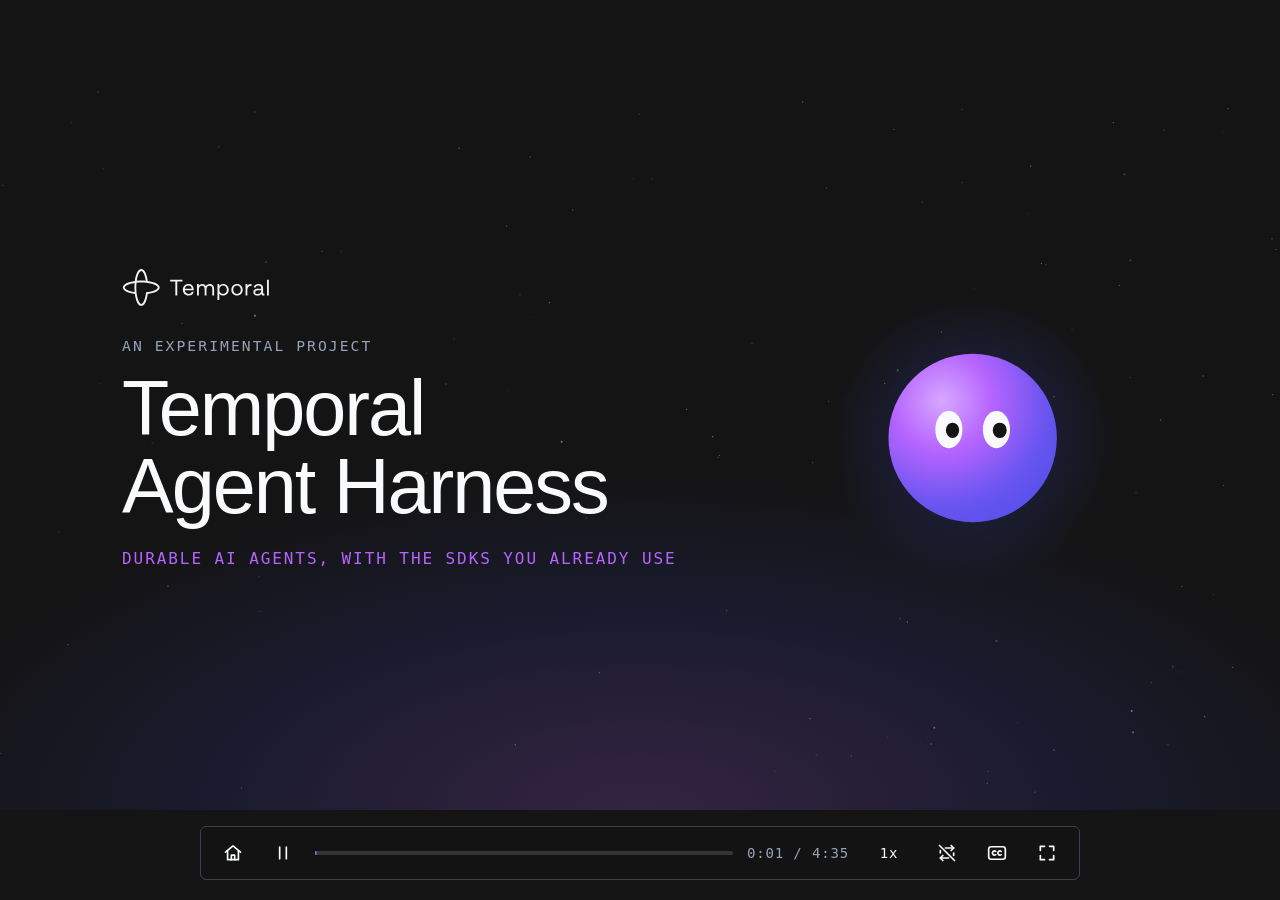
==== src/themes/agent-harness/index.html @ 2a1b4050 "Give every agent-harness scene time to be understood Slow each choreography so every state reads for" ====
<!doctype html>
<html lang="en"><head><meta charset="utf-8">
<title>Temporal Agent Harness</title>
<link rel="stylesheet" href="../../styles.css">
<style>
/* No compositing layer per element: a layer keeps the raster of earlier scales and positions, so a frame would
   depend on the frames its parallel render worker drew before it. */
#stage .abs { will-change: auto; }
</style>
</head>
<body>
<div id="stage">
  <div id="sky"></div><div id="band"></div>
  <div id="hdr"><span class="num">01</span><span class="ttl"></span></div>
  <div id="segs"></div>
  <div id="subw"><div id="sub"></div></div>
</div>
<script>
// deterministic star field
(function(){let s=7;const r=()=>{s=(s*16807)%2147483647;return s/2147483647};const sky=document.getElementById('sky');
for(let i=0;i<110;i++){const e=document.createElement('i');e.style.left=(r()*1920)+'px';e.style.top=(r()*1080)+'px';
e.style.opacity=(0.08+r()*0.35).toFixed(2);if(r()>.85){e.style.width=e.style.height='3px'}sky.appendChild(e);}})();
</script>
<script src="../../engine.js"></script>
<script src="../../shared.js"></script>
<script src="shared.js"></script>
<!-- Scenes play in the order they are listed. -->
<script src="scenes/00-intro.js"></script>
<script src="scenes/01-harness.js"></script>
<script src="scenes/02-crash.js"></script>
<script src="scenes/03-approvals.js"></script>
<script src="scenes/04-event-stream.js"></script>
<script src="scenes/05-typed-agents.js"></script>
<script src="scenes/06-code-mode.js"></script>
<script src="scenes/07-products.js"></script>
<script src="scenes/99-outro.js"></script>
<script src="../../player.js"></script>
<script>
buildAll();
const q=new URLSearchParams(location.search);
if(q.has('t')) renderAt(parseFloat(q.get('t')));
else startPlayer();
</script>
</body></html>
---- src/styles.css ----
/* Fonts: Fontsource woff2 stand-ins for Temporal's Aeonik / Noto Sans Mono (not available here).
   Fetched by scripts/setup.sh. */
@font-face{font-family:'Brand';src:url(fonts/instrument-sans-latin-400-normal.woff2) format('woff2');font-weight:400}
@font-face{font-family:'Brand';src:url(fonts/instrument-sans-latin-700-normal.woff2) format('woff2');font-weight:700}
@font-face{font-family:'Mono';src:url(fonts/jetbrains-mono-latin-400-normal.woff2) format('woff2');font-weight:400}
@font-face{font-family:'Mono';src:url(fonts/jetbrains-mono-latin-700-normal.woff2) format('woff2');font-weight:700}
:root{
  --bg:#141414;--ink:#F8FAFC;--slate:#94A3B8;--line:#3A4150;--uv:#444CE7;--violet:#B664FF;--neon:#DBFF4B;--red:#FF5A5F;
  --surface:#1B1B1F;--r:10px;--rs:6px;
}
*{box-sizing:border-box}
html,body{margin:0;background:var(--bg)}
#stage{
  position:relative;width:1920px;height:1080px;overflow:hidden;background:var(--bg);
  font-family:'Brand',sans-serif;color:var(--ink);
}
#sky{position:absolute;inset:0}
#sky i{position:absolute;width:2px;height:2px;background:#F8FAFC;border-radius:50%}
#band{
  position:absolute;left:-10%;right:-10%;bottom:0;height:520px;
  background:radial-gradient(ellipse at 50% 100%,rgba(182,100,255,.20), rgba(68,76,231,.12) 40%, rgba(20,20,20,0) 70%);
}
.scene{position:absolute;inset:0;display:none}
.abs{position:absolute;left:0;top:0;will-change:transform,opacity}
.layer{position:absolute;left:0;top:0;pointer-events:none}
.mono{font-family:'Mono',monospace}
#hdr{
  position:absolute;left:80px;top:54px;display:flex;align-items:center;gap:14px;opacity:0;
  font-family:'Mono';font-size:22px;letter-spacing:.12em;text-transform:uppercase;color:var(--slate);
}
#hdr .num{color:var(--ink)}
#hdr .num:after{content:' /';color:var(--slate)}
#segs{position:absolute;right:80px;top:64px;display:flex;gap:6px;opacity:0}
#segs i{display:block;width:56px;height:3px;border-radius:2px;background:rgba(248,250,252,.14);overflow:hidden}
#segs b{display:block;height:100%;width:0;background:linear-gradient(90deg,var(--violet),var(--uv))}
#subw{position:absolute;left:0;right:0;bottom:50px;display:flex;justify-content:center;opacity:0}
#sub{
  max-width:1760px;text-align:center;font-size:30px;line-height:1.36;color:var(--ink);background:rgba(0,0,0,.86);
  padding:12px 30px 14px;border-bottom:3px solid var(--uv);border-radius:var(--r);
}
/* LLM orb */
.llm-glow{
  position:absolute;inset:-40%;border-radius:50%;
  background:radial-gradient(circle, rgba(182,100,255,.35) 0%, rgba(68,76,231,.12) 40%, rgba(68,76,231,0) 68%);
}
.llm-body{
  position:absolute;inset:0;border-radius:50%;
  background:radial-gradient(circle at 32% 28%, #D7A8FF 0%, #B664FF 30%, #6A55F0 62%, #444CE7 100%);
}
.llm-eye{position:absolute;top:34%;width:1.6em;height:2.2em;border-radius:50%;background:#F8FAFC;overflow:hidden}
.llm-eye.l{left:28%}.llm-eye.r{right:28%}
.pupil{position:absolute;left:.42em;top:.7em;width:.8em;height:.9em;border-radius:50%;background:#141414}
.llm-dots{
  position:absolute;right:-1.3em;top:-1.4em;display:flex;gap:.3em;background:#F8FAFC;padding:.45em .6em;
  border-radius:var(--rs);opacity:0;
}
.llm-dots i{display:block;width:.55em;height:.55em;background:var(--uv);border-radius:2px}
.llm-q{position:absolute;left:-1.2em;top:-1.6em;font-size:2.6em;font-weight:700;color:var(--neon);opacity:0}
.llm-label,.app-label{
  position:absolute;left:50%;top:calc(100% + 18px);transform:translateX(-50%);white-space:nowrap;
  font-family:'Mono';font-size:22px;letter-spacing:.12em;padding-left:.12em;color:var(--slate);
}
/* app */
.app{width:300px;height:220px}
.app-win{
  position:absolute;inset:0;background:var(--surface);border:1.5px solid #4B5363;border-radius:var(--r);overflow:hidden;
}
.app-bar{height:32px;border-bottom:1.5px solid #4B5363;display:flex;gap:8px;align-items:center;padding-left:14px}
.app-bar i{width:9px;height:9px;background:var(--slate);opacity:.6;border-radius:2px}
.app-lines{padding:24px 22px;display:flex;flex-direction:column;gap:16px}
.app-lines b{display:block;height:10px;background:rgba(248,250,252,.18);border-radius:3px}
.app-gear{position:absolute;right:18px;bottom:14px;opacity:.35}
/* text cards */
.card{
  max-width:640px;background:var(--ink);color:var(--bg);padding:12px 22px 14px;border-left:6px solid var(--violet);
  border-radius:var(--r);
}
.card .who{font-family:'Mono';font-size:16px;letter-spacing:.12em;color:#5B6475;margin-bottom:4px}
.card .txt{font-family:'Mono';font-size:27px;line-height:1.35}
.k-llm{border-left-color:var(--uv)} .k-tool{border-left-color:var(--neon)}
.k-ok{border-left-color:var(--uv)} .k-bad{border-left-color:var(--red)}
.pill{
  white-space:nowrap;padding:9px 18px 9px calc(18px + .1em);background:rgba(248,250,252,.04);border:1.5px solid #4B5363;
  font-family:'Mono';font-size:22px;letter-spacing:.1em;text-transform:uppercase;color:var(--ink);
  border-radius:var(--rs);
}
.pill.big{font-size:30px;padding:12px 26px 12px calc(26px + .1em)}
.pill.uv{border-color:var(--uv);background:rgba(68,76,231,.18)}
.pill.violet{border-color:var(--violet);background:rgba(182,100,255,.14)}
.pill.neon{border-color:var(--neon);color:var(--neon);background:rgba(219,255,75,.08)}
.pill.red{border-color:var(--red);color:var(--red);background:rgba(255,90,95,.1)}
.lbl{
  white-space:nowrap;font-family:'Mono';font-size:20px;letter-spacing:.12em;padding-left:.12em;text-transform:uppercase;
  color:var(--slate);
}
.tile{background:var(--surface);border:1.5px solid var(--line);border-radius:var(--r);text-align:center}
/* Live player (page opened without ?t=): fit-to-window stage and playback controls.
   Every rule targets .live or the #ctl overlay, both created by startPlayer() only, so the frozen
   ?t= frames used by the renderer stay pixel-identical. */
.live,.live body{height:100%;overflow:hidden}
.live #stage{position:absolute;left:50%;top:50%;transform-origin:50% 50%}
.live.idle body{cursor:none}
/* While the controls are shown, lift the subtitle above them (--sub-lift is in stage pixels, set by fit()). */
.live #subw{transition:transform .3s}
.live:not(.idle) #subw{transform:translateY(calc(-1 * var(--sub-lift, 0px)))}
.live.no-subs #subw{visibility:hidden}
#ctl{
  position:fixed;left:50%;bottom:20px;z-index:1;transform:translateX(-50%);width:min(880px,calc(100% - 32px));
  display:flex;align-items:center;gap:14px;padding:8px 14px;background:rgba(20,20,20,.88);border:1px solid var(--line);
  border-radius:var(--rs);color:var(--ink);transition:opacity .3s;
}
.idle #ctl{opacity:0;pointer-events:none}
#ctl button,#ctl a{
  display:flex;align-items:center;justify-content:center;flex:none;width:36px;height:36px;padding:0;border:0;
  background:none;color:var(--ink);border-radius:var(--rs);cursor:pointer;
}
#ctl button[hidden]{display:none}
#ctl button:hover,#ctl a:hover{background:rgba(248,250,252,.08)}
#ctl button:focus-visible,#ctl a:focus-visible{outline:2px solid var(--uv);outline-offset:1px}
#ctl svg{width:20px;height:20px;fill:none;stroke:currentColor;stroke-width:2;stroke-linecap:round;stroke-linejoin:round}
#seek{flex:1;height:28px;display:flex;align-items:center;cursor:pointer;touch-action:none}
#seek i{display:block;width:100%;height:4px;border-radius:2px;background:rgba(248,250,252,.14)}
#seek b{
  position:relative;display:block;height:100%;width:0;border-radius:2px;
  background:linear-gradient(90deg,var(--violet),var(--uv));
}
#seek b:after{
  content:'';position:absolute;right:-6px;top:50%;width:12px;height:12px;margin-top:-6px;border-radius:3px;
  background:var(--ink);opacity:0;transition:opacity .15s;
}
#seek:hover b:after,#seek.drag b:after{opacity:1}
#time{flex:none;font-family:'Mono',monospace;font-size:14px;letter-spacing:.06em;color:var(--slate);white-space:nowrap}
/* Fixed width, wide enough for "0.5x", so the bar does not shift when the speed changes. */
#ctl #speed{width:52px;font-family:'Mono',monospace;font-size:14px;letter-spacing:.06em}
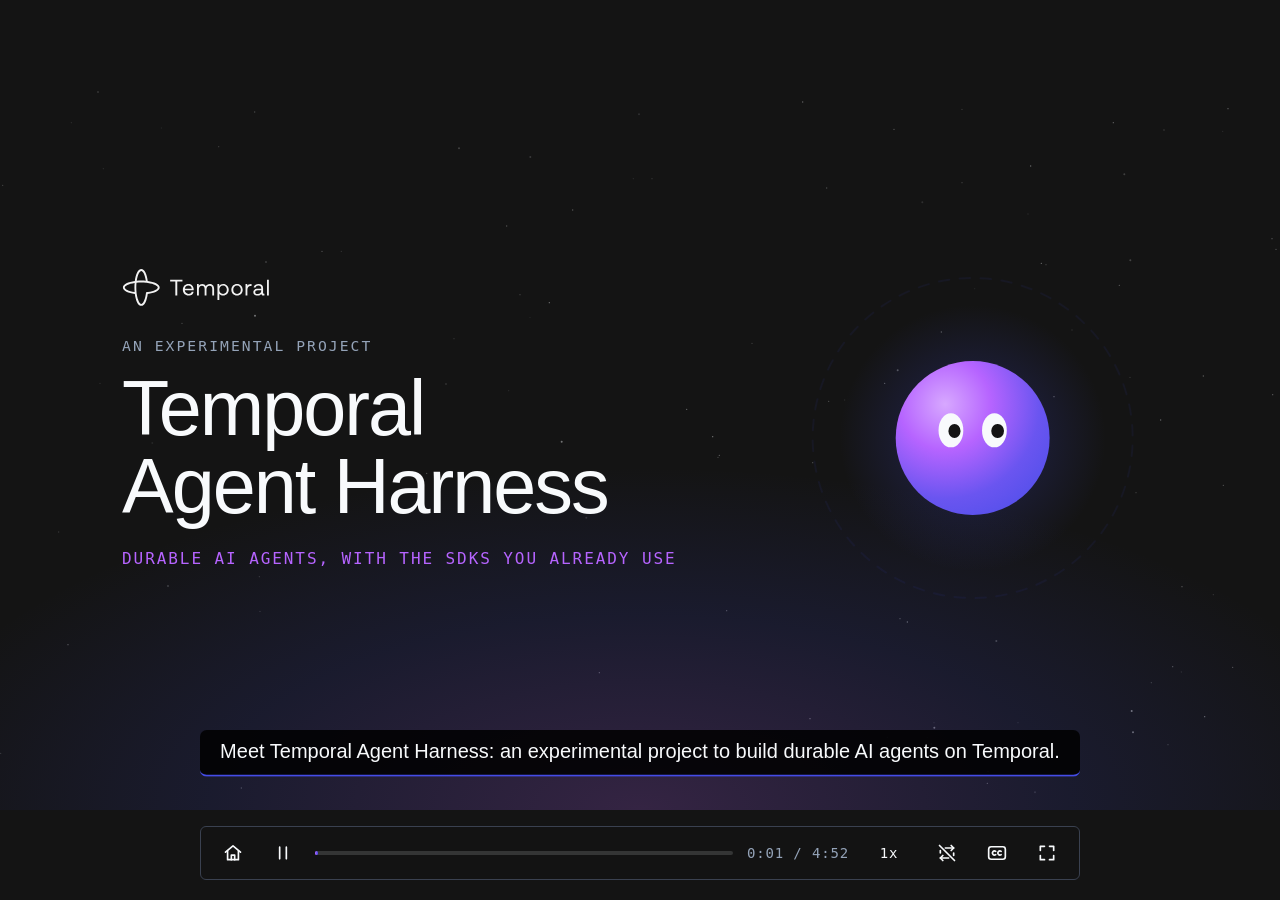
==== commit 790f89b7: "Simplify the shared engine and the theme pages The star field and the page start move into engine.js" ====
--- a/src/themes/agent-harness/index.html
+++ b/src/themes/agent-harness/index.html
@@ -15,12 +15,6 @@
   <div id="segs"></div>
   <div id="subw"><div id="sub"></div></div>
 </div>
-<script>
-// deterministic star field
-(function(){let s=7;const r=()=>{s=(s*16807)%2147483647;return s/2147483647};const sky=document.getElementById('sky');
-for(let i=0;i<110;i++){const e=document.createElement('i');e.style.left=(r()*1920)+'px';e.style.top=(r()*1080)+'px';
-e.style.opacity=(0.08+r()*0.35).toFixed(2);if(r()>.85){e.style.width=e.style.height='3px'}sky.appendChild(e);}})();
-</script>
 <script src="../../engine.js"></script>
 <script src="../../shared.js"></script>
 <script src="shared.js"></script>
@@ -35,10 +29,5 @@
 <script src="scenes/07-products.js"></script>
 <script src="scenes/99-outro.js"></script>
 <script src="../../player.js"></script>
-<script>
-buildAll();
-const q=new URLSearchParams(location.search);
-if(q.has('t')) renderAt(parseFloat(q.get('t')));
-else startPlayer();
-</script>
+<script>boot();</script>
 </body></html>
--- a/src/styles.css
+++ b/src/styles.css
@@ -56,20 +56,10 @@
 }
 .llm-dots i{display:block;width:.55em;height:.55em;background:var(--uv);border-radius:2px}
 .llm-q{position:absolute;left:-1.2em;top:-1.6em;font-size:2.6em;font-weight:700;color:var(--neon);opacity:0}
-.llm-label,.app-label{
+.llm-label{
   position:absolute;left:50%;top:calc(100% + 18px);transform:translateX(-50%);white-space:nowrap;
   font-family:'Mono';font-size:22px;letter-spacing:.12em;padding-left:.12em;color:var(--slate);
 }
-/* app */
-.app{width:300px;height:220px}
-.app-win{
-  position:absolute;inset:0;background:var(--surface);border:1.5px solid #4B5363;border-radius:var(--r);overflow:hidden;
-}
-.app-bar{height:32px;border-bottom:1.5px solid #4B5363;display:flex;gap:8px;align-items:center;padding-left:14px}
-.app-bar i{width:9px;height:9px;background:var(--slate);opacity:.6;border-radius:2px}
-.app-lines{padding:24px 22px;display:flex;flex-direction:column;gap:16px}
-.app-lines b{display:block;height:10px;background:rgba(248,250,252,.18);border-radius:3px}
-.app-gear{position:absolute;right:18px;bottom:14px;opacity:.35}
 /* text cards */
 .card{
   max-width:640px;background:var(--ink);color:var(--bg);padding:12px 22px 14px;border-left:6px solid var(--violet);
@@ -78,7 +68,7 @@
 .card .who{font-family:'Mono';font-size:16px;letter-spacing:.12em;color:#5B6475;margin-bottom:4px}
 .card .txt{font-family:'Mono';font-size:27px;line-height:1.35}
 .k-llm{border-left-color:var(--uv)} .k-tool{border-left-color:var(--neon)}
-.k-ok{border-left-color:var(--uv)} .k-bad{border-left-color:var(--red)}
+.k-bad{border-left-color:var(--red)}
 .pill{
   white-space:nowrap;padding:9px 18px 9px calc(18px + .1em);background:rgba(248,250,252,.04);border:1.5px solid #4B5363;
   font-family:'Mono';font-size:22px;letter-spacing:.1em;text-transform:uppercase;color:var(--ink);
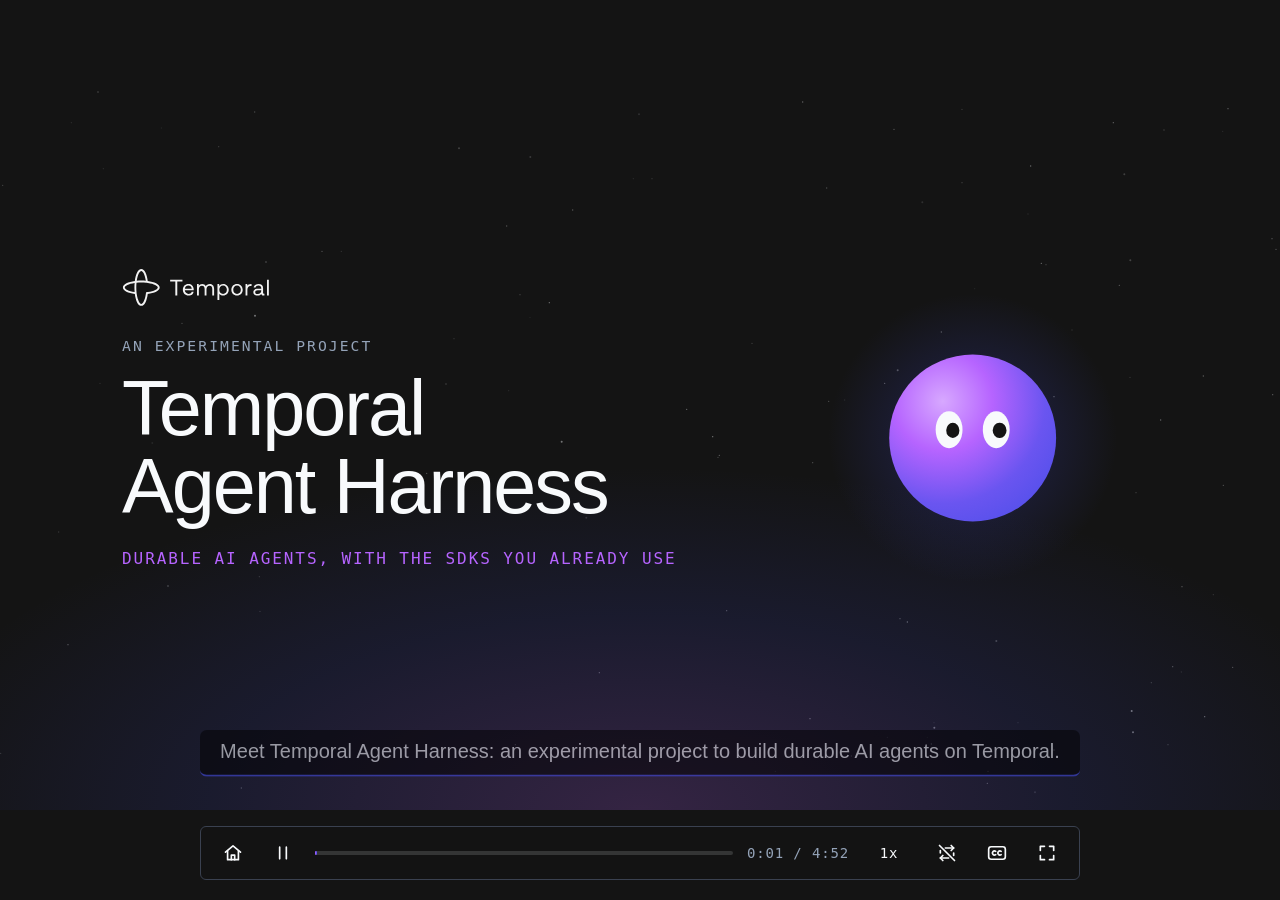
==== commit 0d8c0c83: "Drop the per-element layers and the workarounds built on them .abs no longer sets will-change: a com" ====
--- a/src/themes/agent-harness/index.html
+++ b/src/themes/agent-harness/index.html
@@ -2,11 +2,6 @@
 <html lang="en"><head><meta charset="utf-8">
 <title>Temporal Agent Harness</title>
 <link rel="stylesheet" href="../../styles.css">
-<style>
-/* No compositing layer per element: a layer keeps the raster of earlier scales and positions, so a frame would
-   depend on the frames its parallel render worker drew before it. */
-#stage .abs { will-change: auto; }
-</style>
 </head>
 <body>
 <div id="stage">
--- a/src/styles.css
+++ b/src/styles.css
@@ -7,6 +7,8 @@
 :root{
   --bg:#141414;--ink:#F8FAFC;--slate:#94A3B8;--line:#3A4150;--uv:#444CE7;--violet:#B664FF;--neon:#DBFF4B;--red:#FF5A5F;
   --surface:#1B1B1F;--r:10px;--rs:6px;
+  /* the .pill tints composited over --bg: solid fills for what sits on a line, which must not show through */
+  --uv-solid:#1D1E3A;--violet-solid:#2B1F35;--red-solid:#2B1B1C;--neon-solid:#242718;
 }
 *{box-sizing:border-box}
 html,body{margin:0;background:var(--bg)}
@@ -21,7 +23,7 @@
   background:radial-gradient(ellipse at 50% 100%,rgba(182,100,255,.20), rgba(68,76,231,.12) 40%, rgba(20,20,20,0) 70%);
 }
 .scene{position:absolute;inset:0;display:none}
-.abs{position:absolute;left:0;top:0;will-change:transform,opacity}
+.abs{position:absolute;left:0;top:0}
 .layer{position:absolute;left:0;top:0;pointer-events:none}
 .mono{font-family:'Mono',monospace}
 #hdr{
@@ -69,21 +71,30 @@
 .card .txt{font-family:'Mono';font-size:27px;line-height:1.35}
 .k-llm{border-left-color:var(--uv)} .k-tool{border-left-color:var(--neon)}
 .k-bad{border-left-color:var(--red)}
+/* px line heights keep pill heights font-independent and even (borders snap to 1 px): 30 + 18 + 2 = 50 px,
+   big 40 + 24 + 2 = 66 px, so a pill centered on a whole pixel rests on whole pixels */
 .pill{
-  white-space:nowrap;padding:9px 18px 9px calc(18px + .1em);background:rgba(248,250,252,.04);border:1.5px solid #4B5363;
+  white-space:nowrap;line-height:30px;padding:9px 18px 9px calc(18px + .1em);background:rgba(248,250,252,.04);
+  border:1.5px solid #4B5363;
   font-family:'Mono';font-size:22px;letter-spacing:.1em;text-transform:uppercase;color:var(--ink);
   border-radius:var(--rs);
 }
-.pill.big{font-size:30px;padding:12px 26px 12px calc(26px + .1em)}
+.pill.big{font-size:30px;line-height:40px;padding:12px 26px 12px calc(26px + .1em)}
 .pill.uv{border-color:var(--uv);background:rgba(68,76,231,.18)}
 .pill.violet{border-color:var(--violet);background:rgba(182,100,255,.14)}
 .pill.neon{border-color:var(--neon);color:var(--neon);background:rgba(219,255,75,.08)}
 .pill.red{border-color:var(--red);color:var(--red);background:rgba(255,90,95,.1)}
+.pill.uv.solid{background:var(--uv-solid)}
+.pill.violet.solid{background:var(--violet-solid)}
+.pill.red.solid{background:var(--red-solid)}
+.pill.neon.solid{background:var(--neon-solid)}
 .lbl{
   white-space:nowrap;font-family:'Mono';font-size:20px;letter-spacing:.12em;padding-left:.12em;text-transform:uppercase;
   color:var(--slate);
 }
 .tile{background:var(--surface);border:1.5px solid var(--line);border-radius:var(--r);text-align:center}
+/* white card on the dark stage (Event History, code, console) */
+.paper{background:var(--ink);color:var(--bg);border-radius:var(--r)}
 /* Live player (page opened without ?t=): fit-to-window stage and playback controls.
    Every rule targets .live or the #ctl overlay, both created by startPlayer() only, so the frozen
    ?t= frames used by the renderer stay pixel-identical. */
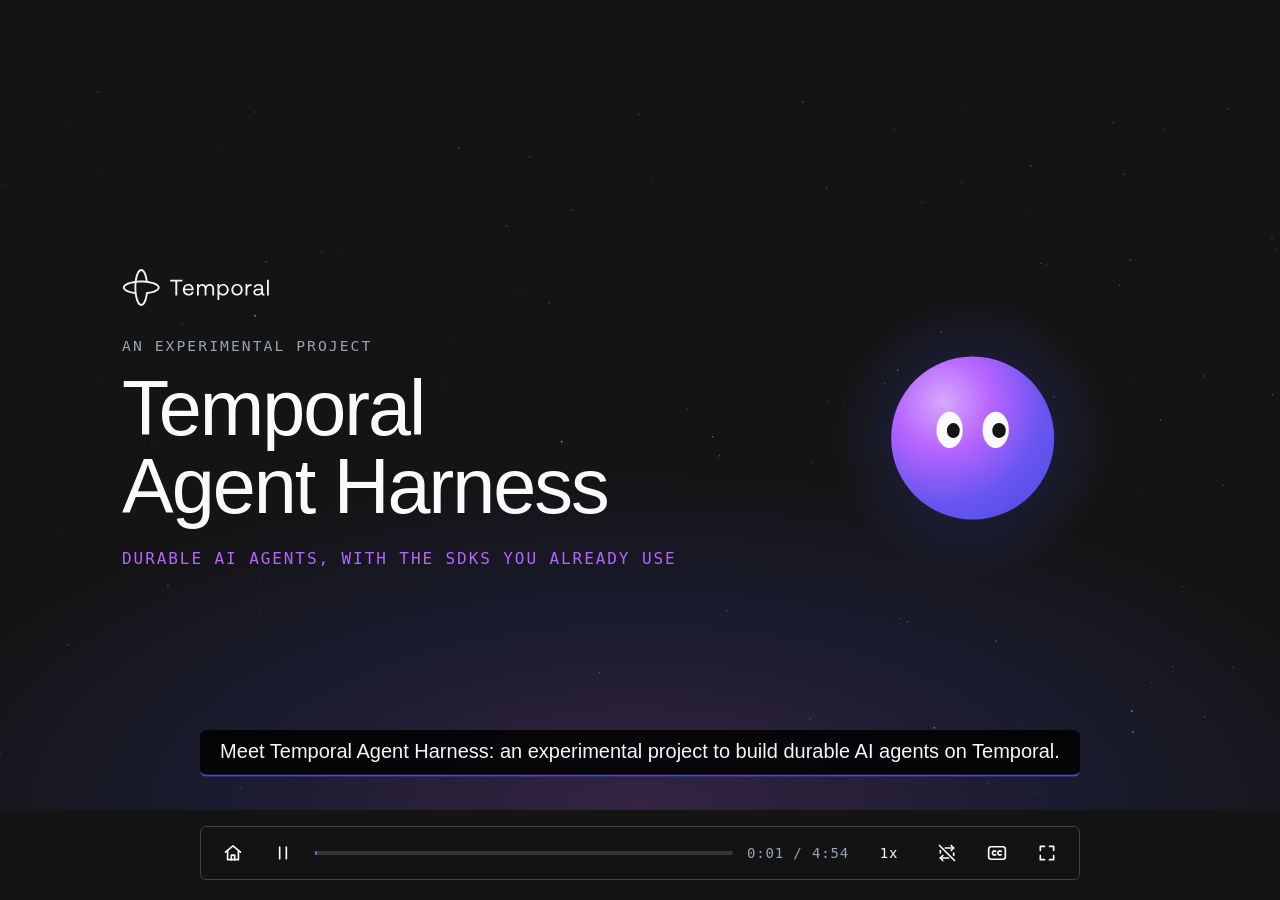
==== commit e173bb40: "Add social link previews to the HTML pages Each built page carries Open Graph and X card tags and a " ====
--- a/src/themes/agent-harness/index.html
+++ b/src/themes/agent-harness/index.html
@@ -1,6 +1,8 @@
 <!doctype html>
 <html lang="en"><head><meta charset="utf-8">
 <title>Temporal Agent Harness</title>
+<meta name="description" content="Run AI agents as durable Temporal Workflows, built with the AI SDKs you
+  already use.">
 <link rel="stylesheet" href="../../styles.css">
 </head>
 <body>
--- a/src/styles.css
+++ b/src/styles.css
@@ -1,9 +1,18 @@
-/* Fonts: Fontsource woff2 stand-ins for Temporal's Aeonik / Noto Sans Mono (not available here).
-   Fetched by scripts/setup.sh. */
+/* Fonts: Fontsource woff2 files fetched by scripts/setup.sh. Mono is Temporal's brand Noto Sans Mono;
+   Brand is Instrument Sans, a stand-in for the proprietary Aeonik.
+   The Mono overrides give a 1.32 em content box (1.02 em above the baseline, .30 below) instead of Noto's
+   1.069 + .293: caps sit centered in it, and line-height:normal boxes keep the heights the layout is built on,
+   whose centers land on whole pixels. */
 @font-face{font-family:'Brand';src:url(fonts/instrument-sans-latin-400-normal.woff2) format('woff2');font-weight:400}
 @font-face{font-family:'Brand';src:url(fonts/instrument-sans-latin-700-normal.woff2) format('woff2');font-weight:700}
-@font-face{font-family:'Mono';src:url(fonts/jetbrains-mono-latin-400-normal.woff2) format('woff2');font-weight:400}
-@font-face{font-family:'Mono';src:url(fonts/jetbrains-mono-latin-700-normal.woff2) format('woff2');font-weight:700}
+@font-face{
+  font-family:'Mono';src:url(fonts/noto-sans-mono-latin-400-normal.woff2) format('woff2');font-weight:400;
+  ascent-override:102%;descent-override:30%;line-gap-override:0%;
+}
+@font-face{
+  font-family:'Mono';src:url(fonts/noto-sans-mono-latin-700-normal.woff2) format('woff2');font-weight:700;
+  ascent-override:102%;descent-override:30%;line-gap-override:0%;
+}
 :root{
   --bg:#141414;--ink:#F8FAFC;--slate:#94A3B8;--line:#3A4150;--uv:#444CE7;--violet:#B664FF;--neon:#DBFF4B;--red:#FF5A5F;
   --surface:#1B1B1F;--r:10px;--rs:6px;
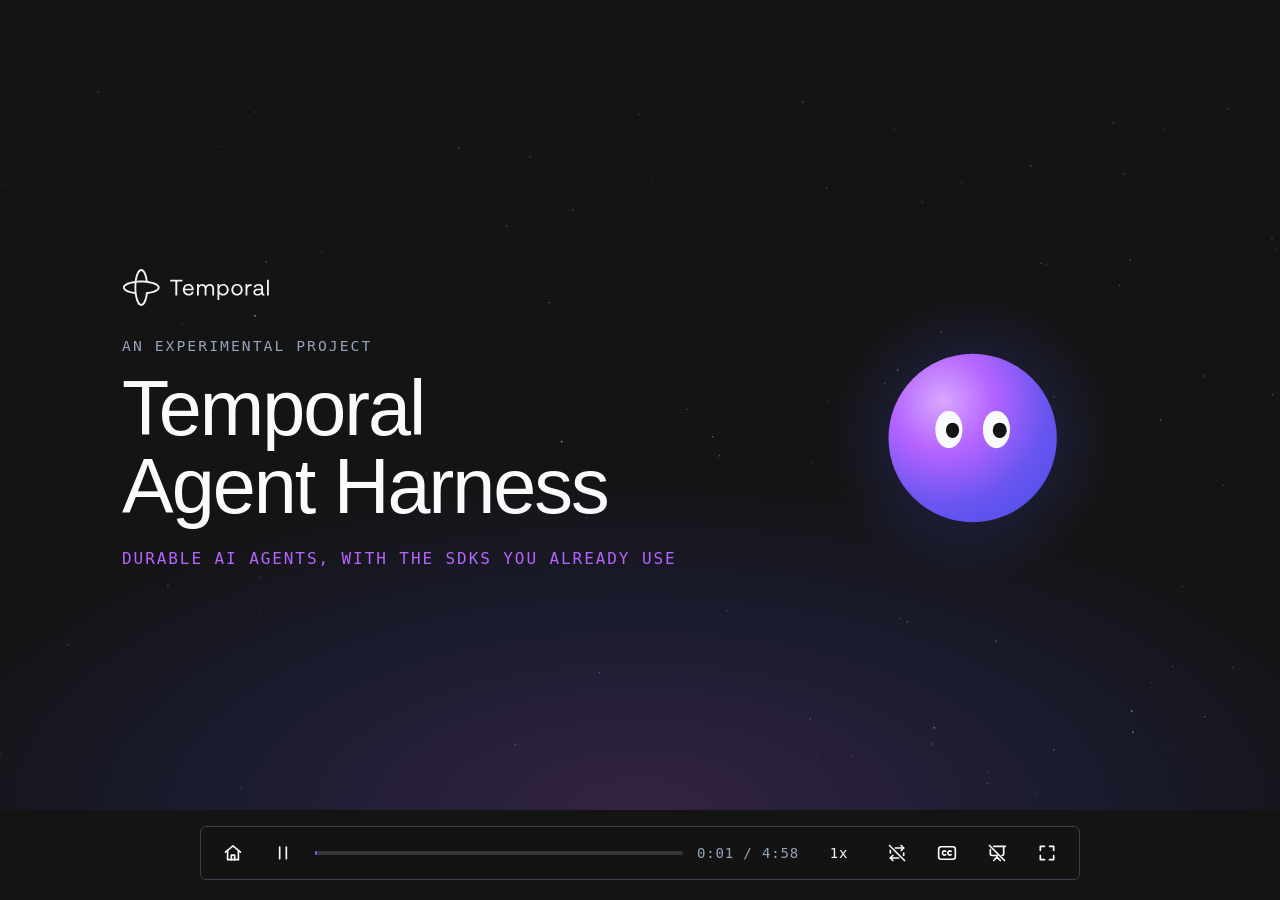
==== commit f4c18ded: "Split the agent-harness recap into its own chapter Chapter 7 is titled "Callback tools, typed sessio" ====
--- a/src/themes/agent-harness/index.html
+++ b/src/themes/agent-harness/index.html
@@ -24,6 +24,7 @@
 <script src="scenes/05-typed-agents.js"></script>
 <script src="scenes/06-code-mode.js"></script>
 <script src="scenes/07-products.js"></script>
+<script src="scenes/08-recap.js"></script>
 <script src="scenes/99-outro.js"></script>
 <script src="../../player.js"></script>
 <script>boot();</script>
--- a/src/styles.css
+++ b/src/styles.css
@@ -105,7 +105,7 @@
 /* white card on the dark stage (Event History, code, console) */
 .paper{background:var(--ink);color:var(--bg);border-radius:var(--r)}
 /* Live player (page opened without ?t=): fit-to-window stage and playback controls.
-   Every rule targets .live or the #ctl overlay, both created by startPlayer() only, so the frozen
+   Every rule targets .live or the #ctl and #hold overlays, all created by startPlayer() only, so the frozen
    ?t= frames used by the renderer stay pixel-identical. */
 .live,.live body{height:100%;overflow:hidden}
 .live #stage{position:absolute;left:50%;top:50%;transform-origin:50% 50%}
@@ -127,6 +127,20 @@
 #ctl button[hidden]{display:none}
 #ctl button:hover,#ctl a:hover{background:rgba(248,250,252,.08)}
 #ctl button:focus-visible,#ctl a:focus-visible{outline:2px solid var(--uv);outline-offset:1px}
+/* Tooltips: each control's name and shortcut (data-tip, set by setLabel()), 8 px above the bar, after a delay
+   so they do not flash while the pointer crosses the bar. The end controls align to their outer edge to stay
+   inside the window: home first, fullscreen last, or presenter mode when fullscreen is hidden. */
+#ctl [data-tip]{position:relative}
+#ctl [data-tip]::after{
+  content:attr(data-tip);position:absolute;bottom:calc(100% + 17px);left:50%;transform:translateX(-50%);
+  padding:5px 9px;background:var(--surface);border:1px solid var(--line);border-radius:var(--rs);
+  font-family:'Mono',monospace;font-size:13px;line-height:1.4;letter-spacing:.04em;color:var(--ink);
+  white-space:nowrap;pointer-events:none;opacity:0;transition:opacity .15s;
+}
+@media (hover:hover){#ctl [data-tip]:hover::after{opacity:1;transition-delay:.3s}}
+#ctl [data-tip]:focus-visible::after{opacity:1;transition-delay:.3s}
+#ctl>[data-tip]:first-child::after{left:0;transform:none}
+#ctl>[data-tip]:last-child::after,#ctl>[data-tip]:has(+[hidden]:last-child)::after{left:auto;right:0;transform:none}
 #ctl svg{width:20px;height:20px;fill:none;stroke:currentColor;stroke-width:2;stroke-linecap:round;stroke-linejoin:round}
 #seek{flex:1;height:28px;display:flex;align-items:center;cursor:pointer;touch-action:none}
 #seek i{display:block;width:100%;height:4px;border-radius:2px;background:rgba(248,250,252,.14)}
@@ -142,3 +156,20 @@
 #time{flex:none;font-family:'Mono',monospace;font-size:14px;letter-spacing:.06em;color:var(--slate);white-space:nowrap}
 /* Fixed width, wide enough for "0.5x", so the bar does not shift when the speed changes. */
 #ctl #speed{width:52px;font-family:'Mono',monospace;font-size:14px;letter-spacing:.06em}
+/* Hold mark: a muted pause glyph that fades in while held at a presenter stop (.held) and breathes slowly,
+   clear for the presenter, faint for the audience. It sits in the top-right corner, away from the controls,
+   and stays whether they show or hide. The breathing pauses rather than stops outside a hold, so the
+   fade-out starts from the current opacity instead of jumping. */
+#hold{
+  position:fixed;top:24px;right:24px;z-index:1;display:flex;gap:4px;pointer-events:none;opacity:0;
+  transition:opacity .4s;
+}
+.held #hold{opacity:.7}
+#hold i{
+  display:block;width:4px;height:12px;border-radius:2px;background:var(--slate);
+  animation:hold-breathe 1.4s ease-in-out infinite alternate paused;
+}
+.held #hold i{animation-play-state:running}
+@keyframes hold-breathe{to{opacity:.55}}
+/* No breathing: a steady opacity close to its average. */
+@media (prefers-reduced-motion:reduce){#hold i{animation:none}.held #hold{opacity:.55}}
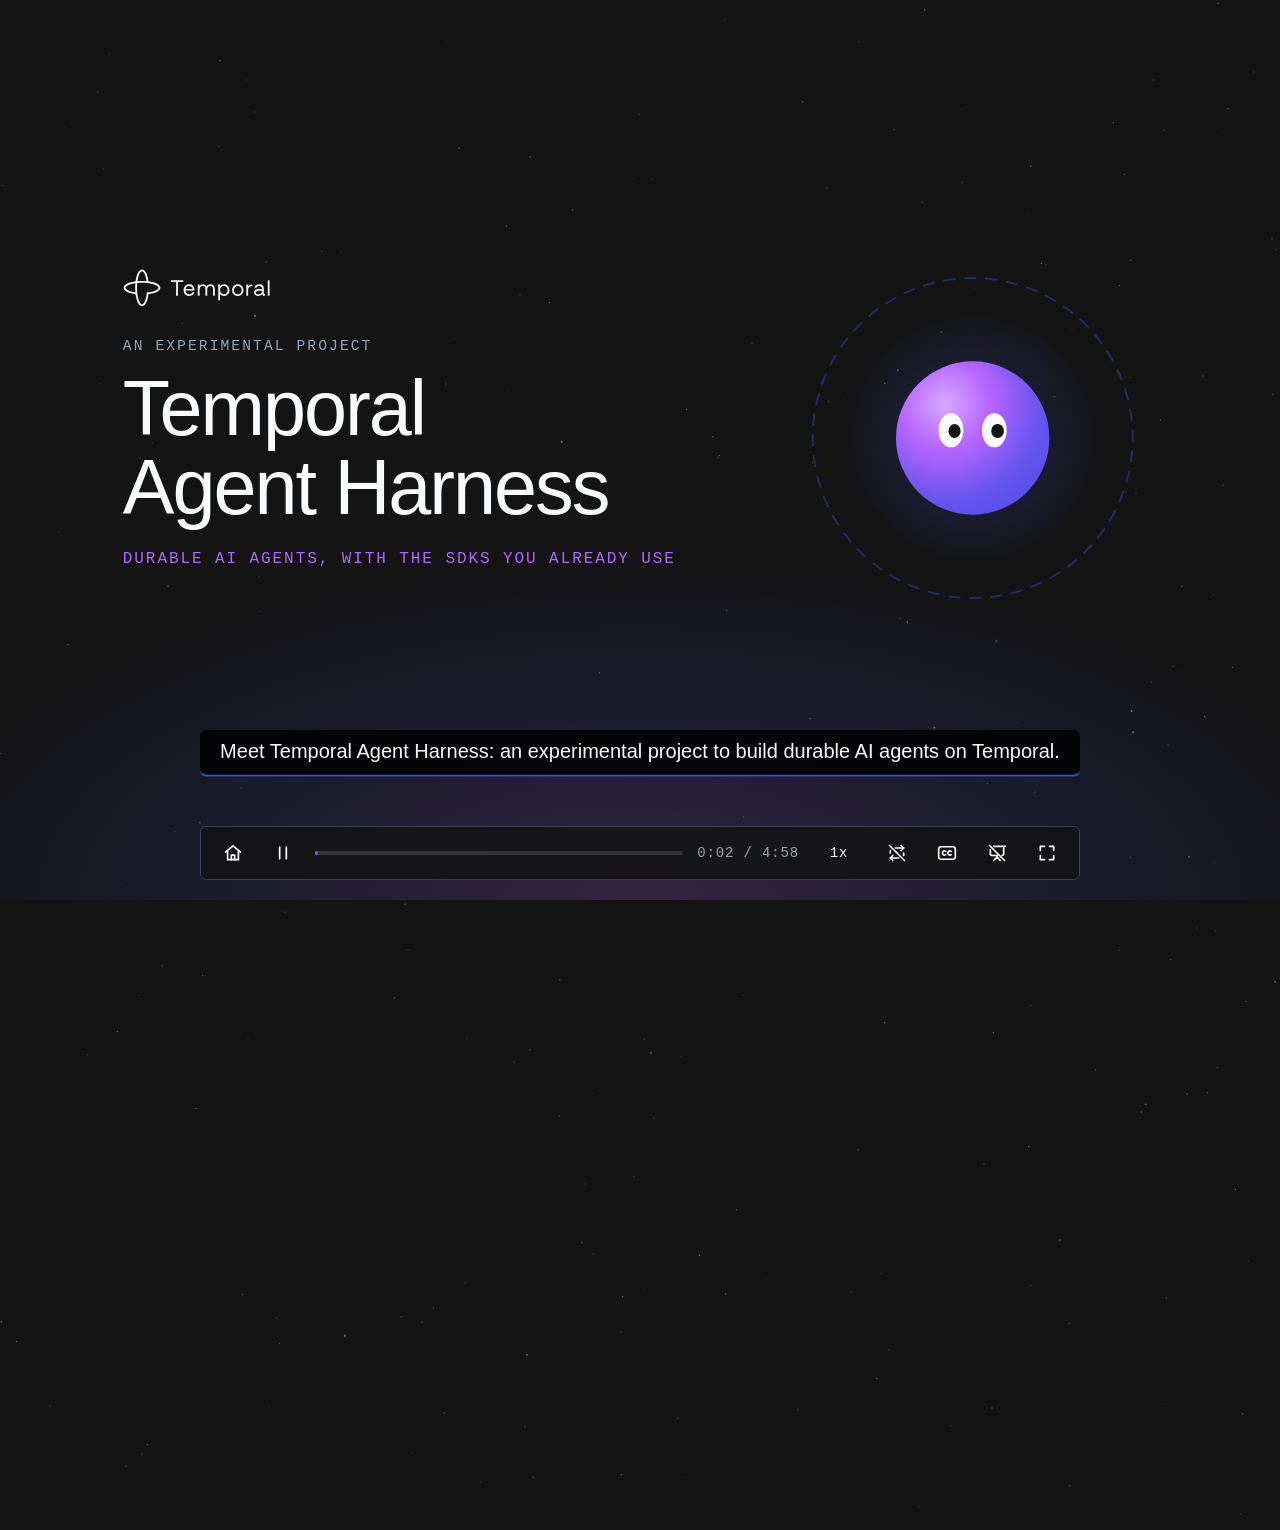
==== commit 7d6a0c97: "Show the Temporal symbol in the bottom-left corner of chapter scenes The official light symbol (view" ====
--- a/src/themes/agent-harness/index.html
+++ b/src/themes/agent-harness/index.html
@@ -10,6 +10,7 @@
   <div id="sky"></div><div id="band"></div>
   <div id="hdr"><span class="num">01</span><span class="ttl"></span></div>
   <div id="segs"></div>
+  <div id="mark"></div>
   <div id="subw"><div id="sub"></div></div>
 </div>
 <script src="../../engine.js"></script>
--- a/src/styles.css
+++ b/src/styles.css
@@ -44,6 +44,13 @@
 #segs{position:absolute;right:80px;top:64px;display:flex;gap:6px;opacity:0}
 #segs i{display:block;width:56px;height:3px;border-radius:2px;background:rgba(248,250,252,.14);overflow:hidden}
 #segs b{display:block;height:100%;width:0;background:linear-gradient(90deg,var(--violet),var(--uv))}
+/* official Temporal symbol: shown on chapter scenes and hidden on the intro and outro; it fades in with the first
+   chapter scene and out with the last one (renderAt()), and stays fully visible across chapter scene changes;
+   aligned with the header, centered on the subtitle box */
+#mark{
+  position:absolute;left:80px;bottom:69px;width:32px;height:32px;opacity:0;
+  background:url(assets/temporal-symbol-light-cropped.svg) center/contain no-repeat;
+}
 #subw{position:absolute;left:0;right:0;bottom:50px;display:flex;justify-content:center;opacity:0}
 #sub{
   max-width:1760px;text-align:center;font-size:30px;line-height:1.36;color:var(--ink);background:rgba(0,0,0,.86);
@@ -105,14 +112,21 @@
 /* white card on the dark stage (Event History, code, console) */
 .paper{background:var(--ink);color:var(--bg);border-radius:var(--r)}
 /* Live player (page opened without ?t=): fit-to-window stage and playback controls.
-   Every rule targets .live or the #ctl and #hold overlays, all created by startPlayer() only, so the frozen
-   ?t= frames used by the renderer stay pixel-identical. */
+   Every rule targets .live or the #backdrop, #ctl and #hold elements, all created by startPlayer() only, so the
+   frozen ?t= frames used by the renderer stay pixel-identical. */
 .live,.live body{height:100%;overflow:hidden}
-.live #stage{position:absolute;left:50%;top:50%;transform-origin:50% 50%}
+.live #stage{position:absolute;left:50%;top:50%;transform-origin:50% 50%;background:none}
+/* The backdrop holds the stage's #sky and #band under the transparent stage, with the stage's size, position and
+   scale (set by fit()) but no clipping, so the background fills the whole window whatever its shape. */
+#backdrop{position:absolute;left:50%;top:50%;width:1920px;height:1080px;transform-origin:50% 50%;pointer-events:none}
+#backdrop .sky-tile{position:absolute;width:1920px;height:1080px}
+/* The glow sits on the window bottom: --bleed-y is the letterbox height below the stage, in stage px. */
+.live #band{bottom:calc(-1 * var(--bleed-y, 0px))}
 .live.idle body{cursor:none}
-/* While the controls are shown, lift the subtitle above them (--sub-lift is in stage pixels, set by fit()). */
-.live #subw{transition:transform .3s}
-.live:not(.idle) #subw{transform:translateY(calc(-1 * var(--sub-lift, 0px)))}
+/* While the controls are shown, lift the subtitle above them (--sub-lift is in stage pixels, set by fit()),
+   and the Temporal symbol with it, so it stays centered on the subtitle box. */
+.live #subw,.live #mark{transition:transform .3s}
+.live:not(.idle) #subw,.live:not(.idle) #mark{transform:translateY(calc(-1 * var(--sub-lift, 0px)))}
 .live.no-subs #subw{visibility:hidden}
 #ctl{
   position:fixed;left:50%;bottom:20px;z-index:1;transform:translateX(-50%);width:min(880px,calc(100% - 32px));
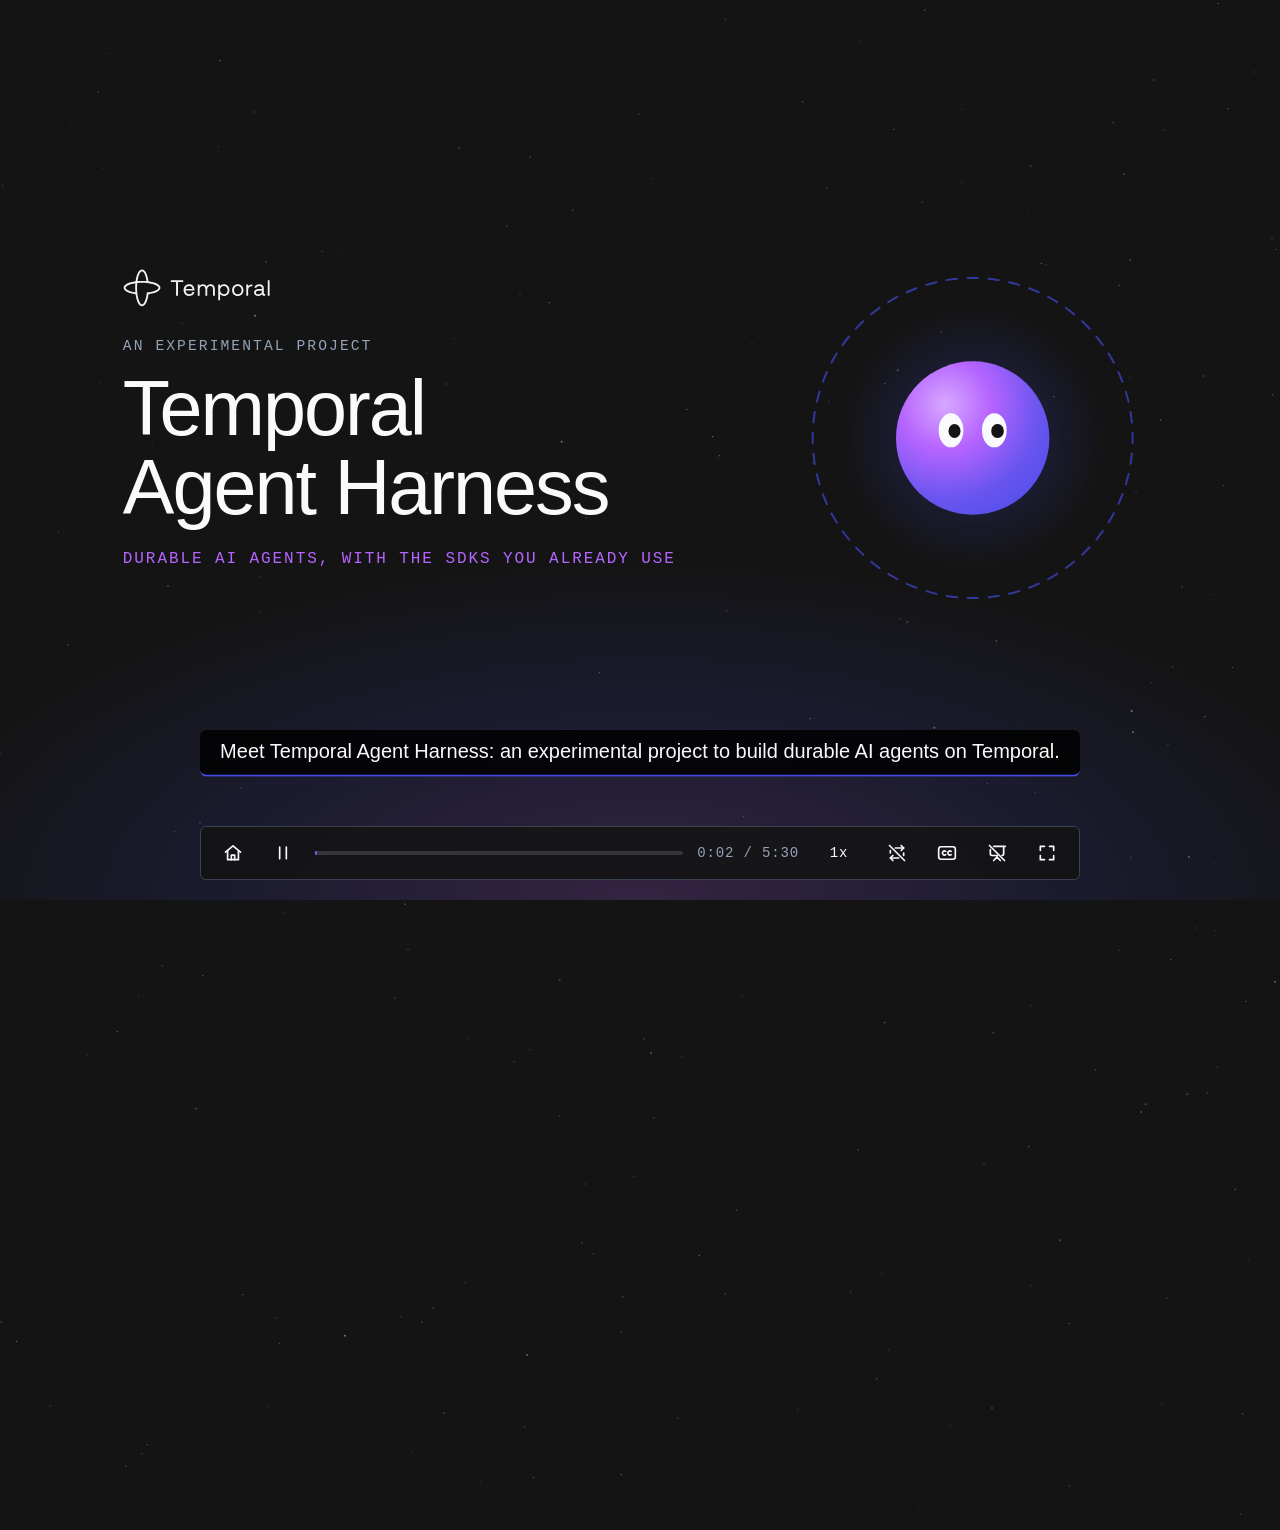
==== commit 38a88b8d: "Split callback tools and typed sessions into two chapters - 07 Callback tools: one centered column, " ====
--- a/src/themes/agent-harness/index.html
+++ b/src/themes/agent-harness/index.html
@@ -24,8 +24,9 @@
 <script src="scenes/04-event-stream.js"></script>
 <script src="scenes/05-typed-agents.js"></script>
 <script src="scenes/06-code-mode.js"></script>
-<script src="scenes/07-products.js"></script>
-<script src="scenes/08-recap.js"></script>
+<script src="scenes/07-callback-tools.js"></script>
+<script src="scenes/08-typed-sessions.js"></script>
+<script src="scenes/09-recap.js"></script>
 <script src="scenes/99-outro.js"></script>
 <script src="../../player.js"></script>
 <script>boot();</script>
--- a/src/styles.css
+++ b/src/styles.css
@@ -46,7 +46,7 @@
 #segs b{display:block;height:100%;width:0;background:linear-gradient(90deg,var(--violet),var(--uv))}
 /* official Temporal symbol: shown on chapter scenes and hidden on the intro and outro; it fades in with the first
    chapter scene and out with the last one (renderAt()), and stays fully visible across chapter scene changes;
-   aligned with the header, centered on the subtitle box */
+   aligned with the header, centered on the resting subtitle box; fixed position, also in the live player */
 #mark{
   position:absolute;left:80px;bottom:69px;width:32px;height:32px;opacity:0;
   background:url(assets/temporal-symbol-light-cropped.svg) center/contain no-repeat;
@@ -123,10 +123,10 @@
 /* The glow sits on the window bottom: --bleed-y is the letterbox height below the stage, in stage px. */
 .live #band{bottom:calc(-1 * var(--bleed-y, 0px))}
 .live.idle body{cursor:none}
-/* While the controls are shown, lift the subtitle above them (--sub-lift is in stage pixels, set by fit()),
-   and the Temporal symbol with it, so it stays centered on the subtitle box. */
-.live #subw,.live #mark{transition:transform .3s}
-.live:not(.idle) #subw,.live:not(.idle) #mark{transform:translateY(calc(-1 * var(--sub-lift, 0px)))}
+/* While the controls are shown, lift the subtitle above them (--sub-lift is in stage pixels, set by fit()).
+   The Temporal symbol (#mark) stays in place. */
+.live #subw{transition:transform .3s}
+.live:not(.idle) #subw{transform:translateY(calc(-1 * var(--sub-lift, 0px)))}
 .live.no-subs #subw{visibility:hidden}
 #ctl{
   position:fixed;left:50%;bottom:20px;z-index:1;transform:translateX(-50%);width:min(880px,calc(100% - 32px));
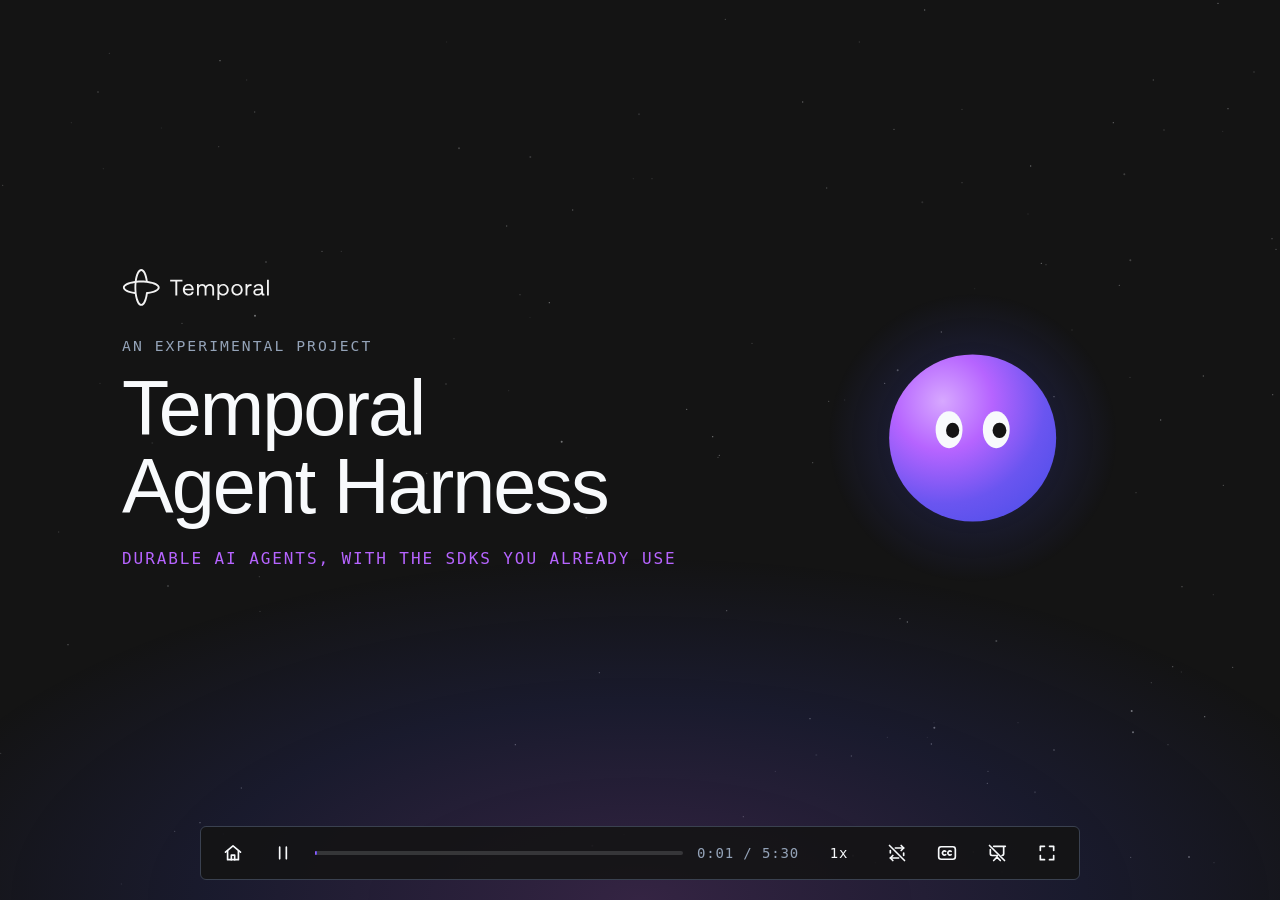
==== commit 4aa77b5b: "Make the site readable by search engines Give each built theme page a visually hidden transcript of " ====
--- a/src/themes/agent-harness/index.html
+++ b/src/themes/agent-harness/index.html
@@ -1,8 +1,11 @@
 <!doctype html>
 <html lang="en"><head><meta charset="utf-8">
-<title>Temporal Agent Harness</title>
-<meta name="description" content="Run AI agents as durable Temporal Workflows, built with the AI SDKs you
-  already use.">
+<meta name="viewport" content="width=device-width, initial-scale=1">
+<title>Temporal Agent Harness: durable AI agents for developers</title>
+<meta name="description" content="Run AI agents as durable Temporal Workflows with the AI SDKs you already use: turns,
+  human approvals, one event stream, typed subagents and Code Mode.">
+<meta name="audience" content="Developers">
+<meta name="markdown-title" content="Temporal Agent Harness">
 <link rel="stylesheet" href="../../styles.css">
 </head>
 <body>
--- a/src/styles.css
+++ b/src/styles.css
@@ -1,4 +1,4 @@
-/* Fonts: Fontsource woff2 files fetched by scripts/setup.sh. Mono is Temporal's brand Noto Sans Mono;
+/* Fonts: Fontsource woff2 files fetched by scripts/fonts.sh. Mono is Temporal's brand Noto Sans Mono;
    Brand is Instrument Sans, a stand-in for the proprietary Aeonik.
    The Mono overrides give a 1.32 em content box (1.02 em above the baseline, .30 below) instead of Noto's
    1.069 + .293: caps sit centered in it, and line-height:normal boxes keep the heights the layout is built on,
@@ -16,8 +16,12 @@
 :root{
   --bg:#141414;--ink:#F8FAFC;--slate:#94A3B8;--line:#3A4150;--uv:#444CE7;--violet:#B664FF;--neon:#DBFF4B;--red:#FF5A5F;
   --surface:#1B1B1F;--r:10px;--rs:6px;
+  /* a dark slate for labels on white cards, a lighter rule for pill borders */
+  --slate-dark:#5B6475;--line-light:#4B5363;
   /* the .pill tints composited over --bg: solid fills for what sits on a line, which must not show through */
   --uv-solid:#1D1E3A;--violet-solid:#2B1F35;--red-solid:#2B1B1C;--neon-solid:#242718;
+  /* the violet glow at the bottom of the stage (#band) and of the home page (.glow in home.css) */
+  --glow:radial-gradient(ellipse at 50% 100%,rgba(182,100,255,.20), rgba(68,76,231,.12) 40%, rgba(20,20,20,0) 70%);
 }
 *{box-sizing:border-box}
 html,body{margin:0;background:var(--bg)}
@@ -26,10 +30,11 @@
   font-family:'Brand',sans-serif;color:var(--ink);
 }
 #sky{position:absolute;inset:0}
-#sky i{position:absolute;width:2px;height:2px;background:#F8FAFC;border-radius:50%}
+/* the stars of drawStars(), on the stage and on the home page (home.js) */
+#sky i,.home .sky i{position:absolute;width:2px;height:2px;background:var(--ink);border-radius:50%}
 #band{
   position:absolute;left:-10%;right:-10%;bottom:0;height:520px;
-  background:radial-gradient(ellipse at 50% 100%,rgba(182,100,255,.20), rgba(68,76,231,.12) 40%, rgba(20,20,20,0) 70%);
+  background:var(--glow);
 }
 .scene{position:absolute;inset:0;display:none}
 .abs{position:absolute;left:0;top:0}
@@ -74,7 +79,8 @@
 }
 .llm-dots i{display:block;width:.55em;height:.55em;background:var(--uv);border-radius:2px}
 .llm-q{position:absolute;left:-1.2em;top:-1.6em;font-size:2.6em;font-weight:700;color:var(--neon);opacity:0}
-.llm-label{
+/* label centered under an element: the LLM orb, the app window of durable-ai-agents */
+.under-label{
   position:absolute;left:50%;top:calc(100% + 18px);transform:translateX(-50%);white-space:nowrap;
   font-family:'Mono';font-size:22px;letter-spacing:.12em;padding-left:.12em;color:var(--slate);
 }
@@ -83,7 +89,7 @@
   max-width:640px;background:var(--ink);color:var(--bg);padding:12px 22px 14px;border-left:6px solid var(--violet);
   border-radius:var(--r);
 }
-.card .who{font-family:'Mono';font-size:16px;letter-spacing:.12em;color:#5B6475;margin-bottom:4px}
+.card .who{font-family:'Mono';font-size:16px;letter-spacing:.12em;color:var(--slate-dark);margin-bottom:4px}
 .card .txt{font-family:'Mono';font-size:27px;line-height:1.35}
 .k-llm{border-left-color:var(--uv)} .k-tool{border-left-color:var(--neon)}
 .k-bad{border-left-color:var(--red)}
@@ -91,7 +97,7 @@
    big 40 + 24 + 2 = 66 px, so a pill centered on a whole pixel rests on whole pixels */
 .pill{
   white-space:nowrap;line-height:30px;padding:9px 18px 9px calc(18px + .1em);background:rgba(248,250,252,.04);
-  border:1.5px solid #4B5363;
+  border:1.5px solid var(--line-light);
   font-family:'Mono';font-size:22px;letter-spacing:.1em;text-transform:uppercase;color:var(--ink);
   border-radius:var(--rs);
 }
@@ -115,10 +121,13 @@
    Every rule targets .live or the #backdrop, #ctl and #hold elements, all created by startPlayer() only, so the
    frozen ?t= frames used by the renderer stay pixel-identical. */
 .live,.live body{height:100%;overflow:hidden}
-.live #stage{position:absolute;left:50%;top:50%;transform-origin:50% 50%;background:none}
+/* The stage and the backdrop are fixed, not absolute: a fixed box adds nothing to the scrollable size of the page.
+   Otherwise the star tiles, which reach past the window edges, would make a phone widen its layout viewport beyond
+   the screen (the viewport meta sets it to the device width) and the player would show a cropped stage. */
+.live #stage{position:fixed;left:50%;top:50%;transform-origin:50% 50%;background:none}
 /* The backdrop holds the stage's #sky and #band under the transparent stage, with the stage's size, position and
    scale (set by fit()) but no clipping, so the background fills the whole window whatever its shape. */
-#backdrop{position:absolute;left:50%;top:50%;width:1920px;height:1080px;transform-origin:50% 50%;pointer-events:none}
+#backdrop{position:fixed;left:50%;top:50%;width:1920px;height:1080px;transform-origin:50% 50%;pointer-events:none}
 #backdrop .sky-tile{position:absolute;width:1920px;height:1080px}
 /* The glow sits on the window bottom: --bleed-y is the letterbox height below the stage, in stage px. */
 .live #band{bottom:calc(-1 * var(--bleed-y, 0px))}
